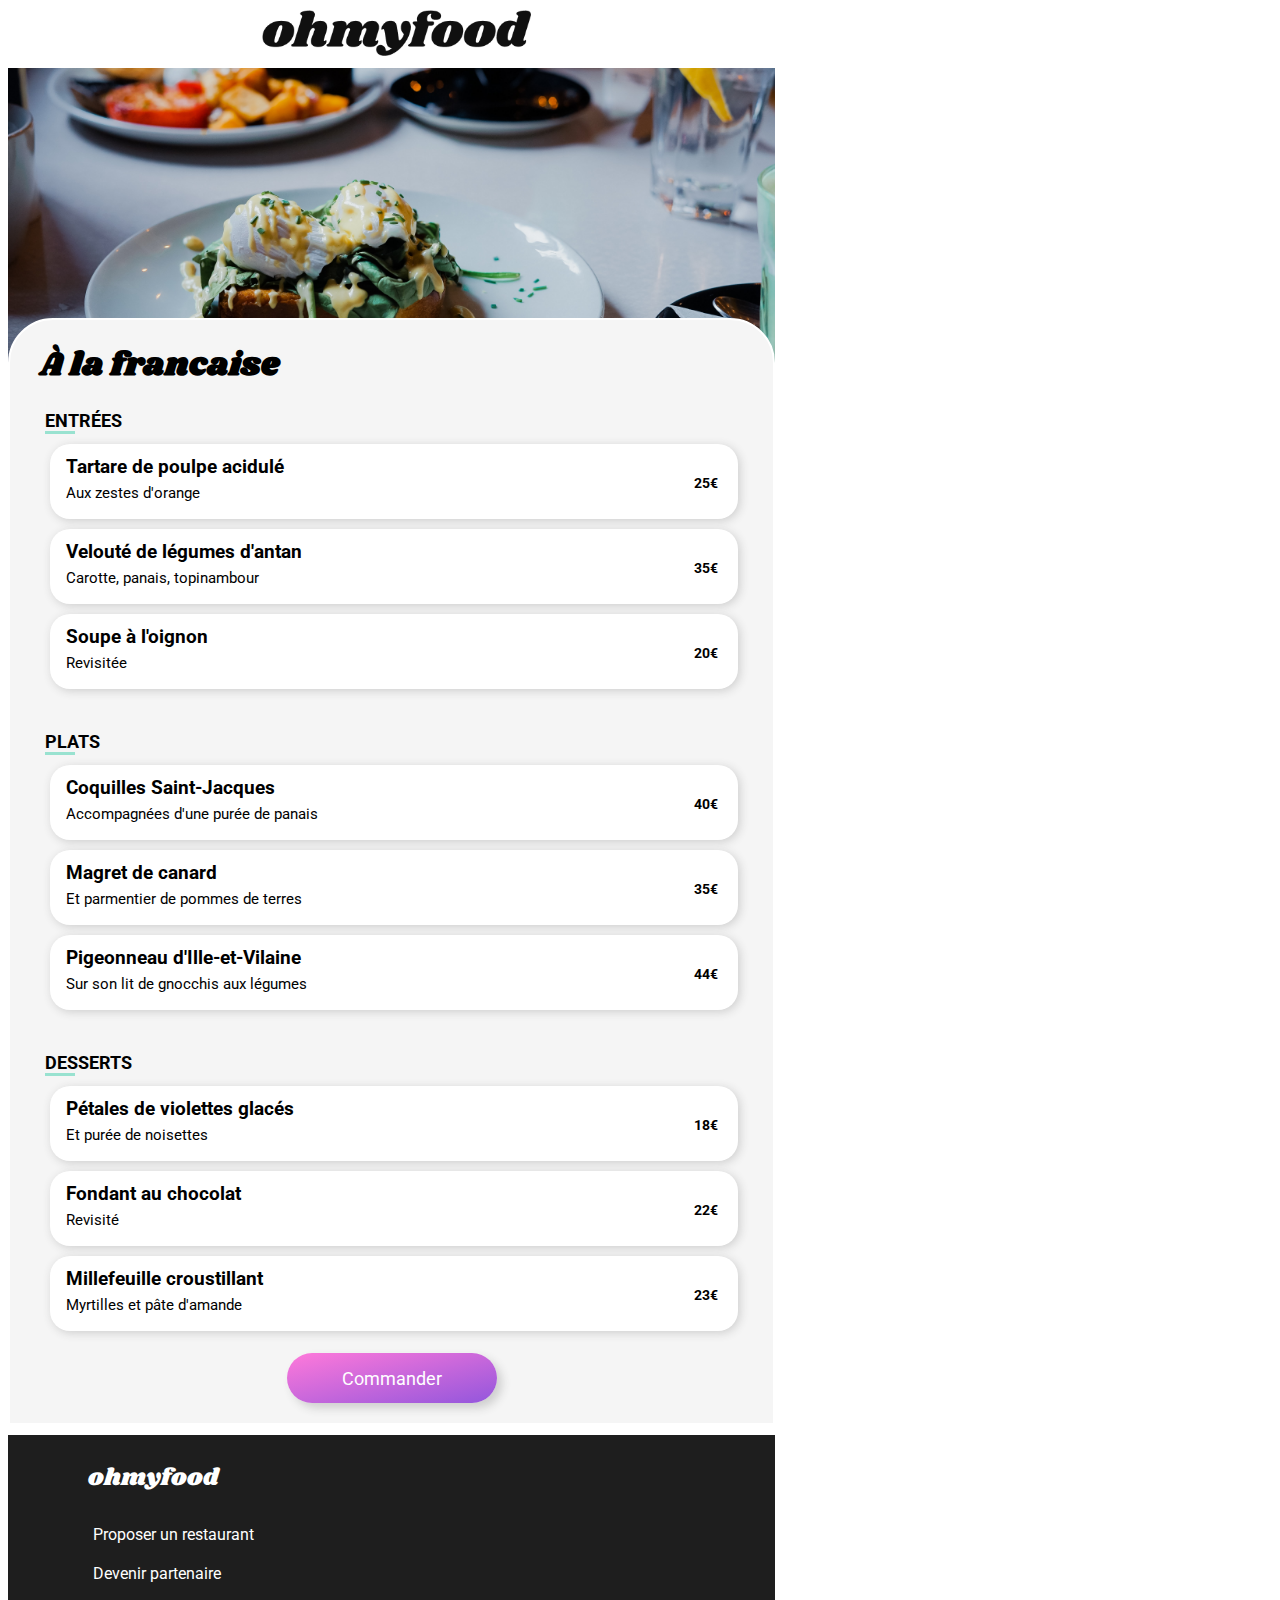
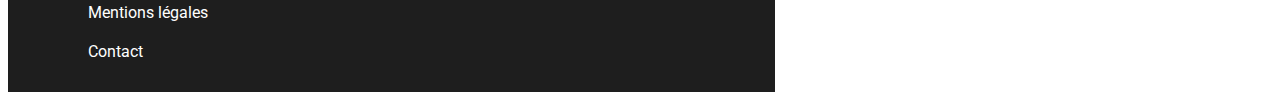
==== menu/a-la-francaise.html @ 20d14432 "Premier commit" ====
<!DOCTYPE html>
<html lang="fr">
  <head>
        <meta charset="utf-8">
        <meta name="viewport" content="width=device-width, initial-scale=1.0 user-scalable=yes">
        <link rel="preconnect" href="https://fonts.googleapis.com">
        <link rel="preconnect" href="https://fonts.gstatic.com" crossorigin>
        <link href="https://fonts.googleapis.com/css2?family=Roboto&family=Shrikhand&display=swap" rel="stylesheet">
        <link rel="stylesheet" href="menu.css">
        <link rel="stylesheet" href="https://cdnjs.cloudflare.com/ajax/libs/font-awesome/6.1.1/css/all.min.css" integrity="sha512-KfkfwYDsLkIlwQp6LFnl8zNdLGxu9YAA1QvwINks4PhcElQSvqcyVLLD9aMhXd13uQjoXtEKNosOWaZqXgel0g==" crossorigin="anonymous" referrerpolicy="no-referrer" />
        <title>À la francaise</title>
  </head>

  <body>
    <header>
        <div class="header_return">
        <a href="../index.html">
        <i class="fa-solid fa-arrow-left"></i>
        </a>
        </div>
        <img class="logo" src="../images/logo/ohmyfood.png" alt="logo">
    </header>
      
     <div class="bg">
      <img id="bg_img" src="../images/restaurants/toa-heftiba-DQKerTsQwi0-unsplash.jpg" alt=" img a la francaise">
     </div> 

    <section class="menu">
        
        <div class="menu_titre">
          <h2>À la francaise</h2>
          <div class="resto_coeur">
            <i class="fa-regular fa-heart"></i>
            <i class="fa-2 fa-solid fa-heart"></i>
          </div>
        </div>

      <div class="block_menu">  
        <div class="menu_EPD">
          <h2>ENTRÉES</h2>
        </div>
        
        <div class="menu_box--plat p1">
          <div class="liste">
            <h3>Tartare de poulpe acidulé</h3>
            <p>Aux zestes d'orange</p>
          </div>  
         <div class="check">
          <div class="prix">25€</div>
          <span class="icon_check"><i class="fa-solid fa-circle-check"></i></span>
         </div>
        </div>

        <div class="menu_box--plat p2">
          <div class="liste">
            <h3>Velouté de légumes d'antan</h3>
            <p>Carotte, panais, topinambour</p>
          </div>
         <div class="check">  
          <div class="prix">35€</div>   
          <span class="icon_check"><i class="fa-solid fa-circle-check"></i></span>
         </div> 
        </div>

        <div class="menu_box--plat p3">
          <div class="liste">
            <h3>Soupe à l'oignon</h3>
            <p>Revisitée</p>
          </div>
         <div class="check">  
          <div class="prix">20€</div>   
          <div class="icon_check"><i class="fa-solid fa-circle-check"></i></div>
         </div>
        </div>
      </div>

      <div class="block_menu">
        <div class="menu_EPD">
          <h2>PLATS</h2>
        </div>
        
        <div class="menu_box--plat p1">
          <div class="liste">
            <h3>Coquilles Saint-Jacques</h3>
            <p>Accompagnées d'une purée de panais</p>
          </div>
         <div class="check"> 
          <div class="prix">40€</div>
          <div class="icon_check"><i class="fa-solid fa-circle-check"></i></div>
         </div>
        </div>

        <div class="menu_box--plat p2">
          <div class="liste">
            <h3>Magret de canard</h3>
            <p>Et parmentier de pommes de terres</p>
          </div>
         <div class="check"> 
          <div class="prix">35€</div>
          <div class="icon_check"><i class="fa-solid fa-circle-check"></i></div>
         </div>
        </div>

        <div class="menu_box--plat p3">
          <div class="liste">
            <h3>Pigeonneau d'Ille-et-Vilaine</h3>
            <p>Sur son lit de gnocchis aux légumes</p>
          </div>
         <div class="check"> 
          <div class="prix">44€</div>
          <div class="icon_check"><i class="fa-solid fa-circle-check"></i></div>
         </div>
        </div>
      </div>

      <div class="block_menu">
        <div class="menu_EPD">
          <h2>DESSERTS</h2>
        </div>
          
        <div class="menu_box--plat p1">
          <div class="liste">
            <h3>Pétales de violettes glacés</h3>
            <p>Et purée de noisettes</p>
          </div>
         <div class="check"> 
          <div class="prix">18€</div>
          <div class="icon_check"><i class="fa-solid fa-circle-check"></i></div>
         </div>
        </div>
  
        <div class="menu_box--plat p2">
          <div class="liste">
            <h3>Fondant au chocolat</h3>
            <p>Revisité</p>
          </div>
         <div class="check"> 
          <div class="prix">22€</div>
          <div class="icon_check"><i class="fa-solid fa-circle-check"></i></div>
         </div>
        </div>
  
        <div class="menu_box--plat p3">
          <div class="liste">
            <h3>Millefeuille croustillant</h3>
            <p>Myrtilles et pâte d'amande</p>
          </div>
         <div class="check"> 
          <div class="prix">23€</div>
          <div class="icon_check"><i class="fa-solid fa-circle-check"></i></div>
         </div>
        </div>
      </div>

      <div class="btn_menu">Commander</div>  
    </section>

    <footer>
      <div class="footli">
      <h2>ohmyfood</h2>
      <ul>
        <li><a href="#"><i class="fa-solid fa-utensils"></i>Proposer un restaurant</a></li>
        <li><a href="#"><i class="fa-solid fa-handshake-angle"></i>Devenir partenaire</a></li>
        <li><a href="#">Mentions légales</a></li>
        <li><a href="mailto:contact@ohmyfood.com">Contact</a></li>
      </ul>
      </div>
    </footer>
  </body>
</html>
---- menu/menu.css ----
@-webkit-keyframes turn{0%{transform:rotate(0deg)}100%{transform:rotate(360deg)}}@keyframes turn{0%{transform:rotate(0deg)}100%{transform:rotate(360deg)}}@-webkit-keyframes upcart{from{opacity:0}to{opacity:1}}@keyframes upcart{from{opacity:0}to{opacity:1}}body{width:auto;font-family:"Roboto",sans-serif;max-width:767px;min-width:400px}header{display:flex;align-items:center;height:50px}header .header_return{padding-left:10px}header i{font-size:25px}header a:visited{color:#000}header .logo{width:35%;margin:auto}.bg{height:260px}.bg img{width:100%;margin-top:10px;height:120%;-o-object-fit:cover;object-fit:cover}section{position:relative;background-color:#f5f5f5;border:2px solid #fff;border-top-left-radius:45px;border-top-right-radius:45px;padding:20px}section .menu_titre{display:flex;justify-content:space-between;align-items:center;margin-left:10px;margin-right:10px;font-family:"Shrikhand",cursive;font-size:22px;height:50px}section .resto_coeur{font-size:35px;margin-right:50px;margin-bottom:40px}section .fa-2{-webkit-background-clip:text;background-clip:text;color:rgba(0,0,0,0);background-image:linear-gradient(to bottom right, #FF79DA, #9356DC);opacity:0;transition:.5s}section .fa-2:active{opacity:1}section .fa-heart{position:absolute}section .block_menu{margin-right:10px;margin-left:10px;padding-top:15px;margin-bottom:22px}section .menu_EPD{font-size:12px;border-bottom:3px solid #99e2d0;width:30px;display:block;margin:5px}section h2{margin:0px}section .menu_box--plat{display:flex;justify-content:space-between;font-size:14px;box-shadow:2px 2px 10px #cecece;border-radius:20px;background:#fff;width:95%;margin:10px;padding:10px;cursor:pointer;height:55px;overflow:hidden}section .menu_box--plat.p1{-webkit-animation:upcart 1s;animation:upcart 1s}section .menu_box--plat.p2{-webkit-animation:upcart 2s;animation:upcart 2s}section .menu_box--plat.p3{-webkit-animation:upcart 3s;animation:upcart 3s}section .menu_box--plat:hover>.check{margin-right:88px}section .menu_box--plat:hover>i{-webkit-animation:turn 1000ms;animation:turn 1000ms}section .liste{margin-left:5px}section h3{font-size:19px;margin:0px;padding:1px;overflow:hidden}section p{margin:1px;font-size:15px;margin-top:5px}section .check{height:65px;display:flex;align-items:end;transform:translateX(100px);transition:1s}section .prix{margin-right:25px;padding-bottom:28px;font-weight:bold}section .icon_check{border-radius:0px 20px 20px 0px;display:flex;justify-content:center;align-items:center;width:85px;color:#fff;font-size:25px;background-color:#99e2d0;height:80px}section .btn_menu{background:linear-gradient(to bottom right, #FF79DA, #9356DC);padding:15px;font-size:18px;border-radius:50px;color:#fff;box-shadow:5px 5px 10px #cecece;display:flex;justify-content:center;align-items:center;height:20px;width:180px;margin:auto}section .btn_menu:hover{cursor:pointer;opacity:.8;transform:scale(1.1)}footer{background-color:#1e1e1e;color:#fff;padding:5px;margin-top:10px}footer h2{font-family:"Shrikhand",cursive;font-weight:100;padding-left:50px}footer .footli{margin-left:25px}footer ul{list-style-type:none}footer li{padding:10px}footer a{color:#fff;text-decoration:none}footer i{padding-right:5px}/*# sourceMappingURL=menu.css.map */: #99E2D0;
  height: 80px;
}
section .btn_menu {
  background: linear-gradient(to bottom right, #FF79DA, #9356DC);
  padding: 15px;
  font-size: 18px;
  border-radius: 50px;
  color: white;
  box-shadow: 5px 5px 10px #cecece;
  display: flex;
  justify-content: center;
  align-items: center;
  height: 20px;
  width: 180px;
  margin: auto;
}
section .btn_menu:hover {
  cursor: pointer;
  opacity: 0.8;
  transform: scale(1.1);
}

footer {
  background-color: #1e1e1e;
  color: white;
  padding: 5px;
  margin-top: 10px;
}
footer h2 {
  font-family: "Shrikhand", cursive;
  font-weight: 100;
  padding-left: 50px;
}
footer .footli {
  margin-left: 25px;
}
footer ul {
  list-style-type: none;
}
footer li {
  padding: 10px;
}
footer a {
  color: white;
  text-decoration: none;
}
footer i {
  padding-right: 5px;
}/*# sourceMappingURL=menu.css.map */
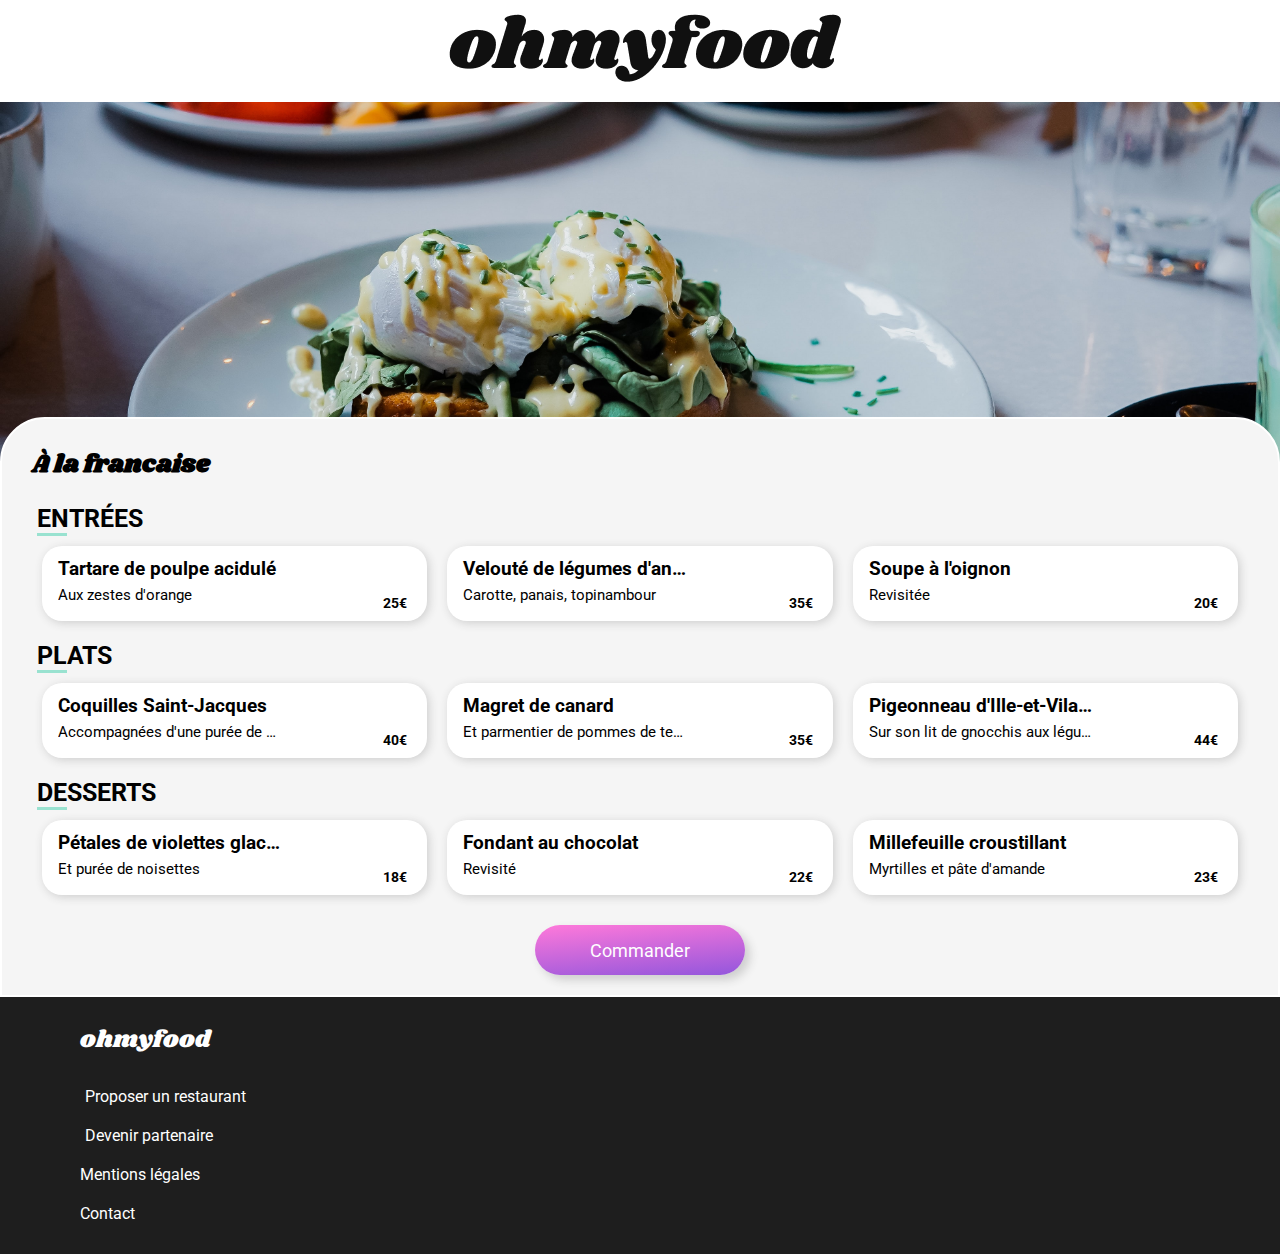
==== commit 394c9f2d: "test" ====
--- a/menu/a-la-francaise.html
+++ b/menu/a-la-francaise.html
@@ -6,7 +6,7 @@
         <link rel="preconnect" href="https://fonts.googleapis.com">
         <link rel="preconnect" href="https://fonts.gstatic.com" crossorigin>
         <link href="https://fonts.googleapis.com/css2?family=Roboto&family=Shrikhand&display=swap" rel="stylesheet">
-        <link rel="stylesheet" href="menu.css">
+        <link rel="stylesheet" href="../css/style.css">
         <link rel="stylesheet" href="https://cdnjs.cloudflare.com/ajax/libs/font-awesome/6.1.1/css/all.min.css" integrity="sha512-KfkfwYDsLkIlwQp6LFnl8zNdLGxu9YAA1QvwINks4PhcElQSvqcyVLLD9aMhXd13uQjoXtEKNosOWaZqXgel0g==" crossorigin="anonymous" referrerpolicy="no-referrer" />
         <title>À la francaise</title>
   </head>
@@ -39,7 +39,7 @@
         <div class="menu_EPD">
           <h2>ENTRÉES</h2>
         </div>
-        
+        <div class="menu_container">
         <div class="menu_box--plat p1">
           <div class="liste">
             <h3>Tartare de poulpe acidulé</h3>
@@ -72,13 +72,14 @@
           <div class="icon_check"><i class="fa-solid fa-circle-check"></i></div>
          </div>
         </div>
+        </div>
       </div>
 
       <div class="block_menu">
         <div class="menu_EPD">
           <h2>PLATS</h2>
         </div>
-        
+        <div class="menu_container">
         <div class="menu_box--plat p1">
           <div class="liste">
             <h3>Coquilles Saint-Jacques</h3>
@@ -111,13 +112,14 @@
           <div class="icon_check"><i class="fa-solid fa-circle-check"></i></div>
          </div>
         </div>
+        </div>
       </div>
 
       <div class="block_menu">
         <div class="menu_EPD">
           <h2>DESSERTS</h2>
         </div>
-          
+         <div class="menu_container"> 
         <div class="menu_box--plat p1">
           <div class="liste">
             <h3>Pétales de violettes glacés</h3>
@@ -150,6 +152,7 @@
           <div class="icon_check"><i class="fa-solid fa-circle-check"></i></div>
          </div>
         </div>
+        </div>
       </div>
 
       <div class="btn_menu">Commander</div>  
--- a/css/style.css
+++ b/css/style.css
@@ -0,0 +1,693 @@
+@-webkit-keyframes reversespin {
+  0% {
+    transform: rotate(0deg);
+  }
+  100% {
+    transform: rotate(-360deg);
+  }
+}
+@keyframes reversespin {
+  0% {
+    transform: rotate(0deg);
+  }
+  100% {
+    transform: rotate(-360deg);
+  }
+}
+@-webkit-keyframes spin {
+  0% {
+    transform: rotate(0deg);
+  }
+  100% {
+    transform: rotate(360deg);
+  }
+}
+@keyframes spin {
+  0% {
+    transform: rotate(0deg);
+  }
+  100% {
+    transform: rotate(360deg);
+  }
+}
+@-webkit-keyframes opacite {
+  0% {
+    opacity: 1;
+  }
+  100% {
+    opacity: 0;
+  }
+}
+@keyframes opacite {
+  0% {
+    opacity: 1;
+  }
+  100% {
+    opacity: 0;
+  }
+}
+body {
+  font-family: "Roboto", sans-serif;
+  min-width: 400px;
+  margin: auto;
+  max-width: 1600px;
+}
+
+.container {
+  background: linear-gradient(175deg, #FF79DA, #9356DC);
+  position: fixed;
+  inset: 0;
+  z-index: 2;
+  pointer-events: none;
+  -webkit-animation: opacite 5s forwards;
+  animation: opacite 5s forwards;
+}
+.container .loader {
+  width: 250px;
+  height: 250px;
+}
+.container .loader_quart {
+  border-radius: 150px;
+  top: 35%;
+  position: relative;
+  border: 10px solid transparent;
+  margin: auto;
+  border-top-color: rgb(100, 6, 100);
+  -webkit-animation: spin 2000ms linear infinite forwards;
+  animation: spin 2000ms linear infinite forwards;
+}
+.container .loader_quart::after {
+  content: "";
+  position: absolute;
+  top: 10px;
+  left: 10px;
+  bottom: 10px;
+  right: 10px;
+  border-radius: 150px;
+  opacity: 0.8;
+  border: 10px solid transparent;
+  border-top-color: rgb(100, 6, 100);
+  -webkit-animation: reversespin 1000ms linear infinite forwards;
+  animation: reversespin 1000ms linear infinite forwards;
+}
+.container .loader_quart::before {
+  content: "";
+  position: absolute;
+  top: 30px;
+  left: 30px;
+  bottom: 30px;
+  right: 30px;
+  border-radius: 150px;
+  opacity: 0.5;
+  border: 10px solid transparent;
+  border-top-color: rgb(100, 6, 100);
+  -webkit-animation: spin 2000ms linear infinite forwards;
+  animation: spin 2000ms linear infinite forwards;
+}
+
+.principal {
+  display: flex;
+  justify-content: center;
+  height: 75px;
+}
+.principal #logo_img {
+  height: 45px;
+  padding: 15px;
+}
+
+nav {
+  display: block;
+}
+nav .nav_localisation {
+  display: flex;
+  background-color: #ececec;
+  justify-content: center;
+  box-shadow: inset 5px 8px 10px -5px #cecece;
+}
+nav .nav_icon {
+  align-items: center;
+  right: 50px;
+  display: flex;
+}
+nav .nav_p {
+  font-size: 20px;
+  font-weight: 400;
+  padding-left: 35px;
+  margin-right: 50px;
+}
+nav .nav_intro {
+  background-color: rgb(245, 245, 245);
+  display: flex;
+  flex-direction: column;
+  text-align: center;
+  padding-top: 20px;
+  padding-bottom: 20px;
+}
+nav h2 {
+  font-size: 25px;
+  margin: 10px;
+}
+nav p {
+  font-size: 17px;
+  font-weight: 100;
+}
+nav #nav_btn {
+  background: linear-gradient(175deg, #FF79DA, #9356DC);
+  border: none;
+  margin: auto;
+  padding: 15px;
+  font-size: 18px;
+  border-radius: 50px;
+  color: white;
+  box-shadow: 5px 5px 10px #cecece;
+}
+nav #nav_btn:hover {
+  cursor: pointer;
+  opacity: 0.8;
+  transform: scale(1.1);
+}
+
+section {
+  padding-top: 40px;
+  padding-bottom: 40px;
+}
+@media screen and (min-width: 768px) {
+  section {
+    padding-top: 15px;
+  }
+}
+@media screen and (min-width: 991px) {
+  section {
+    height: auto;
+  }
+}
+section h2 {
+  font-size: 25px;
+  margin: 10px;
+}
+@media screen and (min-width: 768px) {
+  section h2 {
+    margin-bottom: 2px;
+  }
+}
+section .section_carte {
+  padding-left: 5%;
+}
+@media screen and (min-width: 991px) {
+  section .section_carte {
+    display: flex;
+    justify-content: space-between;
+    padding-left: 3%;
+  }
+}
+section .section_block {
+  display: flex;
+}
+@media screen and (min-width: 768px) {
+  section .section_block {
+    height: 80px;
+  }
+}
+@media screen and (min-width: 991px) {
+  section .section_block {
+    height: 80px;
+    width: 100%;
+    margin-left: 10px;
+  }
+}
+section .section_number {
+  transform: translate(-40%);
+  margin-top: 49px;
+  background-color: #9356DC;
+  color: #fff;
+  z-index: 1;
+  position: absolute;
+  text-align: center;
+  font-size: 14px;
+  padding-top: 5px;
+  height: 20px;
+  width: 25px;
+  border-radius: 50%;
+}
+@media screen and (min-width: 768px) {
+  section .section_number {
+    margin-top: 40px;
+  }
+}
+section .section_box {
+  display: flex;
+  width: 90%;
+  align-items: center;
+  padding: 10px;
+  margin-top: 25px;
+  margin-left: 1%;
+  border-radius: 20px;
+  box-shadow: 2px 2px 10px #cecece;
+  transition: background-color 500ms ease;
+  background-color: rgb(245, 245, 245);
+}
+section .filtres {
+  padding-left: 25px;
+  color: gray;
+}
+section .section_box3 {
+  display: flex;
+  width: 90%;
+  align-items: center;
+  padding: 10px;
+  margin-top: 25px;
+  margin-left: 1%;
+  border-radius: 20px;
+  box-shadow: 2px 2px 10px #cecece;
+  transition: background-color 500ms ease;
+  background-color: #f5f1fd;
+}
+section .fa-store {
+  color: #9356DC;
+}
+section .resto_p {
+  padding-left: 25px;
+}
+
+article {
+  background-color: rgb(245, 245, 245);
+  position: relative;
+}
+@media screen and (min-width: 768px) {
+  article {
+    display: flex;
+    flex-wrap: wrap;
+  }
+}
+article h2 {
+  font-size: 25px;
+  margin: 10px;
+  padding-bottom: 1%;
+  padding-top: 2%;
+}
+@media screen and (min-width: 768px) {
+  article h2 {
+    width: 100%;
+    margin-left: 20px;
+  }
+}
+article .resto_affichage {
+  display: flex;
+  flex-direction: column;
+  align-items: center;
+  margin: auto;
+  padding-bottom: 15px;
+}
+@media screen and (min-width: 768px) {
+  article .resto_affichage {
+    flex-wrap: wrap;
+    justify-content: space-evenly;
+    flex-direction: row;
+    padding-bottom: 15px;
+  }
+}
+@media screen and (min-width: 991px) {
+  article .resto_affichage {
+    flex-wrap: nowrap;
+    margin: 0px;
+    width: 100%;
+  }
+}
+article .resto_box {
+  width: 85%;
+  height: 245px;
+  background-color: white;
+  box-shadow: 2px 2px 10px #cecece;
+  margin: 15px;
+  border-radius: 25px;
+  position: relative;
+}
+@media screen and (min-width: 768px) {
+  article .resto_box {
+    width: 45%;
+  }
+}
+@media screen and (min-width: 991px) {
+  article .resto_box {
+    height: 300px;
+    width: 24%;
+    margin: 5px;
+  }
+}
+article a {
+  text-decoration: none;
+}
+article a:visited {
+  color: black;
+}
+article .resto_nouveau {
+  position: absolute;
+  margin-top: 15px;
+  font-size: 15px;
+  right: 5%;
+  padding: 5px;
+  color: green;
+  background-color: #99E2D0;
+}
+article img {
+  width: 100%;
+  height: 150px;
+  -o-object-fit: cover;
+  object-fit: cover;
+  border-radius: 25px 25px 0px 0px;
+}
+article .resto_description {
+  display: flex;
+  justify-content: space-between;
+  align-items: center;
+  margin-left: 20px;
+  margin-right: 20px;
+}
+@media screen and (min-width: 991px) {
+  article .resto_description {
+    display: block;
+  }
+}
+article h3 {
+  font-size: 20px;
+  margin-top: 12px;
+}
+article p {
+  font-size: 18px;
+}
+article .resto_coeur2 {
+  font-size: 35px;
+  margin-right: 50px;
+  margin-bottom: 40px;
+  cursor: pointer;
+}
+@media screen and (min-width: 991px) {
+  article .resto_coeur2 {
+    text-align: center;
+  }
+}
+article .fa-2 {
+  -webkit-background-clip: text;
+  background-clip: text;
+  color: transparent;
+  background-image: linear-gradient(175deg, #FF79DA, #9356DC);
+  opacity: 0;
+  transition: 0.5s;
+}
+article .fa-2:hover {
+  opacity: 1;
+}
+article i {
+  position: absolute;
+}
+
+/*menu*/
+@-webkit-keyframes turn {
+  0% {
+    transform: rotate(0deg);
+  }
+  100% {
+    transform: rotate(360deg);
+  }
+}
+@keyframes turn {
+  0% {
+    transform: rotate(0deg);
+  }
+  100% {
+    transform: rotate(360deg);
+  }
+}
+@-webkit-keyframes upcart {
+  from {
+    opacity: 0;
+  }
+  to {
+    opacity: 1;
+  }
+}
+@keyframes upcart {
+  from {
+    opacity: 0;
+  }
+  to {
+    opacity: 1;
+  }
+}
+header {
+  display: flex;
+  align-items: center;
+  height: 50px;
+  margin-bottom: 10px;
+  margin-top: 10px;
+}
+@media screen and (min-width: 991px) {
+  header {
+    height: auto;
+  }
+}
+header .header_return {
+  padding-left: 10px;
+}
+header i {
+  font-size: 25px;
+}
+@media screen and (min-width: 991px) {
+  header i {
+    font-size: 35px;
+  }
+}
+header a:visited {
+  color: black;
+}
+header .logo {
+  width: 35%;
+  margin: auto;
+  -o-object-fit: cover;
+  object-fit: cover;
+  padding-top: 4px;
+}
+@media screen and (min-width: 991px) {
+  header .logo {
+    width: auto;
+  }
+}
+
+.bg {
+  height: 260px;
+}
+.bg img {
+  width: 100%;
+  margin-top: 10px;
+  height: 120%;
+  -o-object-fit: cover;
+  object-fit: cover;
+}
+@media screen and (min-width: 991px) {
+  .bg img {
+    height: 140%;
+  }
+}
+
+.menu {
+  position: relative;
+  background-color: rgb(245, 245, 245);
+  border: 2px solid #fff;
+  border-top-left-radius: 45px;
+  border-top-right-radius: 45px;
+  padding: 20px;
+}
+@media screen and (min-width: 991px) {
+  .menu {
+    margin-top: 65px;
+  }
+}
+.menu .menu_titre {
+  display: flex;
+  justify-content: space-between;
+  align-items: center;
+  margin-left: 10px;
+  margin-right: 10px;
+  font-family: "Shrikhand", cursive;
+  font-size: 22px;
+  height: 50px;
+  margin-bottom: 15px;
+}
+.menu .resto_coeur {
+  font-size: 35px;
+  margin-right: 50px;
+  margin-bottom: 40px;
+  cursor: pointer;
+}
+.menu .fa-2 {
+  -webkit-background-clip: text;
+  background-clip: text;
+  color: transparent;
+  background-image: linear-gradient(175deg, #FF79DA, #9356DC);
+  opacity: 0;
+  transition: 0.5s;
+}
+.menu .fa-2:hover {
+  opacity: 1;
+}
+.menu .fa-heart {
+  position: absolute;
+}
+.menu .block_menu {
+  margin-right: 10px;
+  margin-left: 10px;
+  margin-bottom: 35px;
+}
+@media screen and (min-width: 991px) {
+  .menu .block_menu {
+    margin-bottom: 10px;
+  }
+}
+.menu .menu_EPD {
+  font-size: 12px;
+  border-bottom: 3px solid #99E2D0;
+  width: 30px;
+  display: block;
+  margin: 5px;
+  margin-bottom: 20px;
+}
+@media screen and (min-width: 991px) {
+  .menu .menu_EPD {
+    margin-bottom: 0px;
+  }
+}
+@media screen and (min-width: 991px) {
+  .menu .menu_container {
+    display: flex;
+  }
+}
+.menu h2 {
+  margin: 0px;
+}
+.menu .menu_box--plat {
+  display: flex;
+  justify-content: space-between;
+  font-size: 14px;
+  box-shadow: 2px 2px 10px #cecece;
+  border-radius: 20px;
+  background: white;
+  width: 95%;
+  margin: 10px;
+  padding: 10px;
+  cursor: pointer;
+  height: 55px;
+  overflow: hidden;
+}
+.menu .menu_box--plat.p1 {
+  -webkit-animation: upcart 1s;
+  animation: upcart 1s;
+}
+.menu .menu_box--plat.p2 {
+  -webkit-animation: upcart 2s;
+  animation: upcart 2s;
+}
+.menu .menu_box--plat.p3 {
+  -webkit-animation: upcart 3s;
+  animation: upcart 3s;
+}
+.menu .menu_box--plat.p4 {
+  -webkit-animation: upcart 4s;
+  animation: upcart 4s;
+}
+.menu .menu_box--plat:hover > .check {
+  margin-right: 88px;
+}
+.menu .menu_box--plat:hover .fa-circle-check {
+  -webkit-animation: turn 1000ms;
+  animation: turn 1000ms;
+}
+.menu .liste {
+  margin-left: 5px;
+  overflow: hidden;
+}
+.menu h3 {
+  font-size: 19px;
+  margin: 0px;
+  padding: 1px;
+  overflow: hidden;
+  text-overflow: ellipsis;
+  white-space: nowrap;
+}
+.menu p {
+  margin: 1px;
+  font-size: 15px;
+  margin-top: 5px;
+  overflow: hidden;
+  text-overflow: ellipsis;
+  white-space: nowrap;
+}
+.menu .check {
+  height: 65px;
+  display: flex;
+  align-items: end;
+  transform: translateX(100px);
+  transition: 1s;
+}
+.menu .prix {
+  margin-right: 25px;
+  padding-bottom: 10px;
+  font-weight: bold;
+}
+.menu .icon_check {
+  border-radius: 0px 20px 20px 0px;
+  display: flex;
+  justify-content: center;
+  align-items: center;
+  width: 85px;
+  color: white;
+  font-size: 25px;
+  background-color: #99E2D0;
+  height: 80px;
+}
+.menu .btn_menu {
+  background: linear-gradient(175deg, #FF79DA, #9356DC);
+  padding: 15px;
+  font-size: 18px;
+  border-radius: 50px;
+  color: white;
+  box-shadow: 5px 5px 10px #cecece;
+  display: flex;
+  justify-content: center;
+  align-items: center;
+  height: 20px;
+  width: 180px;
+  margin: auto;
+  margin-top: 20px;
+}
+.menu .btn_menu:hover {
+  cursor: pointer;
+  opacity: 0.8;
+  transform: scale(1.1);
+}
+
+footer {
+  background-color: #1e1e1e;
+  color: white;
+  padding: 5px;
+}
+footer h2 {
+  font-family: "Shrikhand", cursive;
+  font-weight: 100;
+  padding-left: 50px;
+}
+footer .footli {
+  margin-left: 25px;
+}
+footer ul {
+  list-style-type: none;
+}
+footer li {
+  padding: 10px;
+}
+footer a {
+  color: white;
+  text-decoration: none;
+}
+footer i {
+  padding-right: 5px;
+}/*# sourceMappingURL=style.css.map */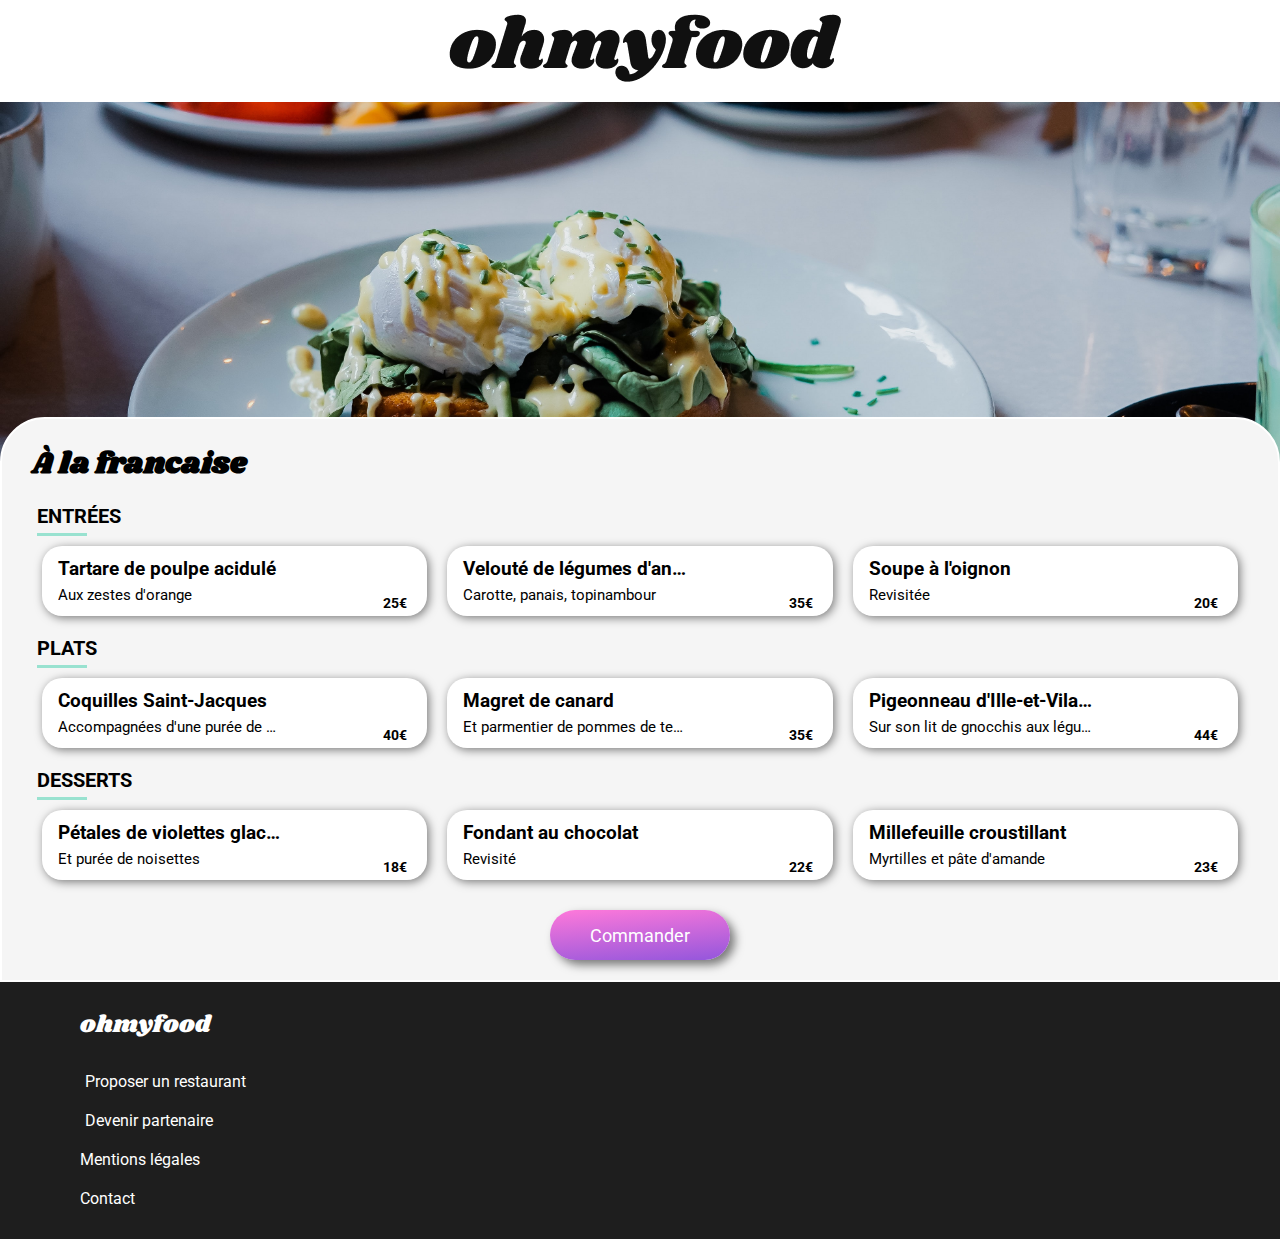
==== commit 9be61ab8: "corection du css" ====
--- a/menu/a-la-francaise.html
+++ b/menu/a-la-francaise.html
@@ -28,7 +28,7 @@
     <section class="menu">
         
         <div class="menu_titre">
-          <h2>À la francaise</h2>
+          <h2 class="h_menu">À la francaise</h2>
           <div class="resto_coeur">
             <i class="fa-regular fa-heart"></i>
             <i class="fa-2 fa-solid fa-heart"></i>
--- a/css/style.css
+++ b/css/style.css
@@ -1,3 +1,48 @@
+* {
+  box-sizing: border-box;
+  -moz-box-sizing: border-box;
+  -webkit-box-sizing: border-box;
+}
+
+#nav_btn {
+  background: linear-gradient(175deg, #FF79DA, #9356DC);
+  border: none;
+  margin: auto;
+  padding: 15px;
+  font-size: 18px;
+  border-radius: 50px;
+  color: white;
+  box-shadow: 5px 5px 10px rgba(0, 0, 0, 0.5);
+}
+#nav_btn:hover {
+  cursor: pointer;
+  opacity: 0.8;
+  transform: scale(1.1);
+  box-shadow: 5px 5px 10px 2px rgba(0, 0, 0, 0.8);
+}
+
+.btn_menu {
+  background: linear-gradient(175deg, #FF79DA, #9356DC);
+  padding: 15px;
+  font-size: 18px;
+  border-radius: 50px;
+  color: white;
+  box-shadow: 5px 5px 10px rgba(0, 0, 0, 0.5);
+  display: flex;
+  justify-content: center;
+  align-items: center;
+  height: 50px;
+  width: 180px;
+  margin: auto;
+  margin-top: 20px;
+}
+.btn_menu:hover {
+  cursor: pointer;
+  opacity: 0.8;
+  transform: scale(1.1);
+  box-shadow: 5px 5px 10px 2px rgba(0, 0, 0, 0.8);
+}
+
 @-webkit-keyframes reversespin {
   0% {
     transform: rotate(0deg);
@@ -14,6 +59,28 @@
     transform: rotate(-360deg);
   }
 }
+@-webkit-keyframes opaloader {
+  0% {
+    opacity: 1;
+  }
+  85% {
+    opacity: 1;
+  }
+  100% {
+    opacity: 0;
+  }
+}
+@keyframes opaloader {
+  0% {
+    opacity: 1;
+  }
+  85% {
+    opacity: 1;
+  }
+  100% {
+    opacity: 0;
+  }
+}
 @-webkit-keyframes spin {
   0% {
     transform: rotate(0deg);
@@ -30,37 +97,14 @@
     transform: rotate(360deg);
   }
 }
-@-webkit-keyframes opacite {
-  0% {
-    opacity: 1;
-  }
-  100% {
-    opacity: 0;
-  }
-}
-@keyframes opacite {
-  0% {
-    opacity: 1;
-  }
-  100% {
-    opacity: 0;
-  }
-}
-body {
-  font-family: "Roboto", sans-serif;
-  min-width: 400px;
-  margin: auto;
-  max-width: 1600px;
-}
-
 .container {
   background: linear-gradient(175deg, #FF79DA, #9356DC);
   position: fixed;
   inset: 0;
   z-index: 2;
   pointer-events: none;
-  -webkit-animation: opacite 5s forwards;
-  animation: opacite 5s forwards;
+  -webkit-animation: opaloader 3s forwards;
+  animation: opaloader 3s forwards;
 }
 .container .loader {
   width: 250px;
@@ -105,14 +149,39 @@
   animation: spin 2000ms linear infinite forwards;
 }
 
-.principal {
-  display: flex;
-  justify-content: center;
-  height: 75px;
-}
-.principal #logo_img {
-  height: 45px;
-  padding: 15px;
+body {
+  font-family: "Roboto", sans-serif;
+  margin: auto;
+  max-width: 1600px;
+}
+
+a:visited {
+  color: black;
+}
+
+header {
+  display: flex;
+  align-items: center;
+  height: 60px;
+  margin-bottom: 10px;
+  margin-top: 10px;
+}
+@media screen and (min-width: 991px) {
+  header {
+    height: auto;
+  }
+}
+header .logo {
+  width: 35%;
+  margin: auto;
+  -o-object-fit: cover;
+  object-fit: cover;
+  padding-top: 4px;
+}
+@media screen and (min-width: 991px) {
+  header .logo {
+    width: auto;
+  }
 }
 
 nav {
@@ -122,7 +191,7 @@
   display: flex;
   background-color: #ececec;
   justify-content: center;
-  box-shadow: inset 5px 8px 10px -5px #cecece;
+  box-shadow: inset 5px 8px 10px -5px rgba(0, 0, 0, 0.5);
 }
 nav .nav_icon {
   align-items: center;
@@ -133,7 +202,6 @@
   font-size: 20px;
   font-weight: 400;
   padding-left: 35px;
-  margin-right: 50px;
 }
 nav .nav_intro {
   background-color: rgb(245, 245, 245);
@@ -151,21 +219,6 @@
   font-size: 17px;
   font-weight: 100;
 }
-nav #nav_btn {
-  background: linear-gradient(175deg, #FF79DA, #9356DC);
-  border: none;
-  margin: auto;
-  padding: 15px;
-  font-size: 18px;
-  border-radius: 50px;
-  color: white;
-  box-shadow: 5px 5px 10px #cecece;
-}
-nav #nav_btn:hover {
-  cursor: pointer;
-  opacity: 0.8;
-  transform: scale(1.1);
-}
 
 section {
   padding-top: 40px;
@@ -181,12 +234,12 @@
     height: auto;
   }
 }
-section h2 {
+section .h_titre {
   font-size: 25px;
   margin: 10px;
 }
 @media screen and (min-width: 768px) {
-  section h2 {
+  section .h_titre {
     margin-bottom: 2px;
   }
 }
@@ -225,7 +278,7 @@
   text-align: center;
   font-size: 14px;
   padding-top: 5px;
-  height: 20px;
+  height: 25px;
   width: 25px;
   border-radius: 50%;
 }
@@ -242,7 +295,7 @@
   margin-top: 25px;
   margin-left: 1%;
   border-radius: 20px;
-  box-shadow: 2px 2px 10px #cecece;
+  box-shadow: 2px 2px 10px rgba(0, 0, 0, 0.5);
   transition: background-color 500ms ease;
   background-color: rgb(245, 245, 245);
 }
@@ -258,7 +311,7 @@
   margin-top: 25px;
   margin-left: 1%;
   border-radius: 20px;
-  box-shadow: 2px 2px 10px #cecece;
+  box-shadow: 2px 2px 10px rgba(0, 0, 0, 0.5);
   transition: background-color 500ms ease;
   background-color: #f5f1fd;
 }
@@ -269,6 +322,22 @@
   padding-left: 25px;
 }
 
+@-webkit-keyframes opacite {
+  0% {
+    opacity: 1;
+  }
+  100% {
+    opacity: 0;
+  }
+}
+@keyframes opacite {
+  0% {
+    opacity: 1;
+  }
+  100% {
+    opacity: 0;
+  }
+}
 article {
   background-color: rgb(245, 245, 245);
   position: relative;
@@ -317,7 +386,7 @@
   width: 85%;
   height: 245px;
   background-color: white;
-  box-shadow: 2px 2px 10px #cecece;
+  box-shadow: 2px 2px 10px rgba(0, 0, 0, 0.5);
   margin: 15px;
   border-radius: 25px;
   position: relative;
@@ -368,12 +437,14 @@
     display: block;
   }
 }
-article h3 {
+article .resto_h {
   font-size: 20px;
   margin-top: 12px;
-}
-article p {
+  color: black;
+}
+article .resto_p {
   font-size: 18px;
+  color: black;
 }
 article .resto_coeur2 {
   font-size: 35px;
@@ -399,45 +470,40 @@
 }
 article i {
   position: absolute;
-}
-
-/*menu*/
-@-webkit-keyframes turn {
-  0% {
-    transform: rotate(0deg);
-  }
-  100% {
-    transform: rotate(360deg);
-  }
-}
-@keyframes turn {
-  0% {
-    transform: rotate(0deg);
-  }
-  100% {
-    transform: rotate(360deg);
-  }
-}
-@-webkit-keyframes upcart {
-  from {
-    opacity: 0;
-  }
-  to {
-    opacity: 1;
-  }
-}
-@keyframes upcart {
-  from {
-    opacity: 0;
-  }
-  to {
-    opacity: 1;
-  }
-}
+  color: black;
+}
+
+footer {
+  background-color: #1e1e1e;
+  color: white;
+  padding: 5px;
+}
+footer h2 {
+  font-family: "Shrikhand", cursive;
+  font-weight: 100;
+  padding-left: 50px;
+}
+footer .footli {
+  margin-left: 25px;
+}
+footer ul {
+  list-style-type: none;
+}
+footer li {
+  padding: 10px;
+}
+footer a {
+  color: white;
+  text-decoration: none;
+}
+footer i {
+  padding-right: 5px;
+}
+
 header {
   display: flex;
   align-items: center;
-  height: 50px;
+  height: 60px;
   margin-bottom: 10px;
   margin-top: 10px;
 }
@@ -489,6 +555,54 @@
   }
 }
 
+@-webkit-keyframes turn {
+  0% {
+    transform: rotate(0deg);
+  }
+  100% {
+    transform: rotate(360deg);
+  }
+}
+@keyframes turn {
+  0% {
+    transform: rotate(0deg);
+  }
+  100% {
+    transform: rotate(360deg);
+  }
+}
+@-webkit-keyframes upcart {
+  from {
+    opacity: 0;
+  }
+  to {
+    opacity: 1;
+  }
+}
+@keyframes upcart {
+  from {
+    opacity: 0;
+  }
+  to {
+    opacity: 1;
+  }
+}
+@-webkit-keyframes opacite {
+  0% {
+    opacity: 1;
+  }
+  100% {
+    opacity: 0;
+  }
+}
+@keyframes opacite {
+  0% {
+    opacity: 1;
+  }
+  100% {
+    opacity: 0;
+  }
+}
 .menu {
   position: relative;
   background-color: rgb(245, 245, 245);
@@ -509,9 +623,11 @@
   margin-left: 10px;
   margin-right: 10px;
   font-family: "Shrikhand", cursive;
-  font-size: 22px;
   height: 50px;
   margin-bottom: 15px;
+}
+.menu .h_menu {
+  font-size: 30px;
 }
 .menu .resto_coeur {
   font-size: 35px;
@@ -544,12 +660,11 @@
   }
 }
 .menu .menu_EPD {
-  font-size: 12px;
   border-bottom: 3px solid #99E2D0;
-  width: 30px;
-  display: block;
+  width: 50px;
   margin: 5px;
   margin-bottom: 20px;
+  padding-bottom: 5px;
 }
 @media screen and (min-width: 991px) {
   .menu .menu_EPD {
@@ -563,19 +678,20 @@
 }
 .menu h2 {
   margin: 0px;
+  font-size: 20px;
 }
 .menu .menu_box--plat {
   display: flex;
   justify-content: space-between;
   font-size: 14px;
-  box-shadow: 2px 2px 10px #cecece;
+  box-shadow: 2px 2px 10px rgba(0, 0, 0, 0.5);
   border-radius: 20px;
   background: white;
   width: 95%;
   margin: 10px;
   padding: 10px;
   cursor: pointer;
-  height: 55px;
+  height: 70px;
   overflow: hidden;
 }
 .menu .menu_box--plat.p1 {
@@ -598,12 +714,13 @@
   margin-right: 88px;
 }
 .menu .menu_box--plat:hover .fa-circle-check {
-  -webkit-animation: turn 1000ms;
-  animation: turn 1000ms;
+  -webkit-animation: turn 750ms;
+  animation: turn 750ms;
 }
 .menu .liste {
   margin-left: 5px;
   overflow: hidden;
+  width: 80%;
 }
 .menu h3 {
   font-size: 19px;
@@ -626,7 +743,7 @@
   display: flex;
   align-items: end;
   transform: translateX(100px);
-  transition: 1s;
+  transition: 750ms;
 }
 .menu .prix {
   margin-right: 25px;
@@ -643,51 +760,4 @@
   font-size: 25px;
   background-color: #99E2D0;
   height: 80px;
-}
-.menu .btn_menu {
-  background: linear-gradient(175deg, #FF79DA, #9356DC);
-  padding: 15px;
-  font-size: 18px;
-  border-radius: 50px;
-  color: white;
-  box-shadow: 5px 5px 10px #cecece;
-  display: flex;
-  justify-content: center;
-  align-items: center;
-  height: 20px;
-  width: 180px;
-  margin: auto;
-  margin-top: 20px;
-}
-.menu .btn_menu:hover {
-  cursor: pointer;
-  opacity: 0.8;
-  transform: scale(1.1);
-}
-
-footer {
-  background-color: #1e1e1e;
-  color: white;
-  padding: 5px;
-}
-footer h2 {
-  font-family: "Shrikhand", cursive;
-  font-weight: 100;
-  padding-left: 50px;
-}
-footer .footli {
-  margin-left: 25px;
-}
-footer ul {
-  list-style-type: none;
-}
-footer li {
-  padding: 10px;
-}
-footer a {
-  color: white;
-  text-decoration: none;
-}
-footer i {
-  padding-right: 5px;
 }/*# sourceMappingURL=style.css.map */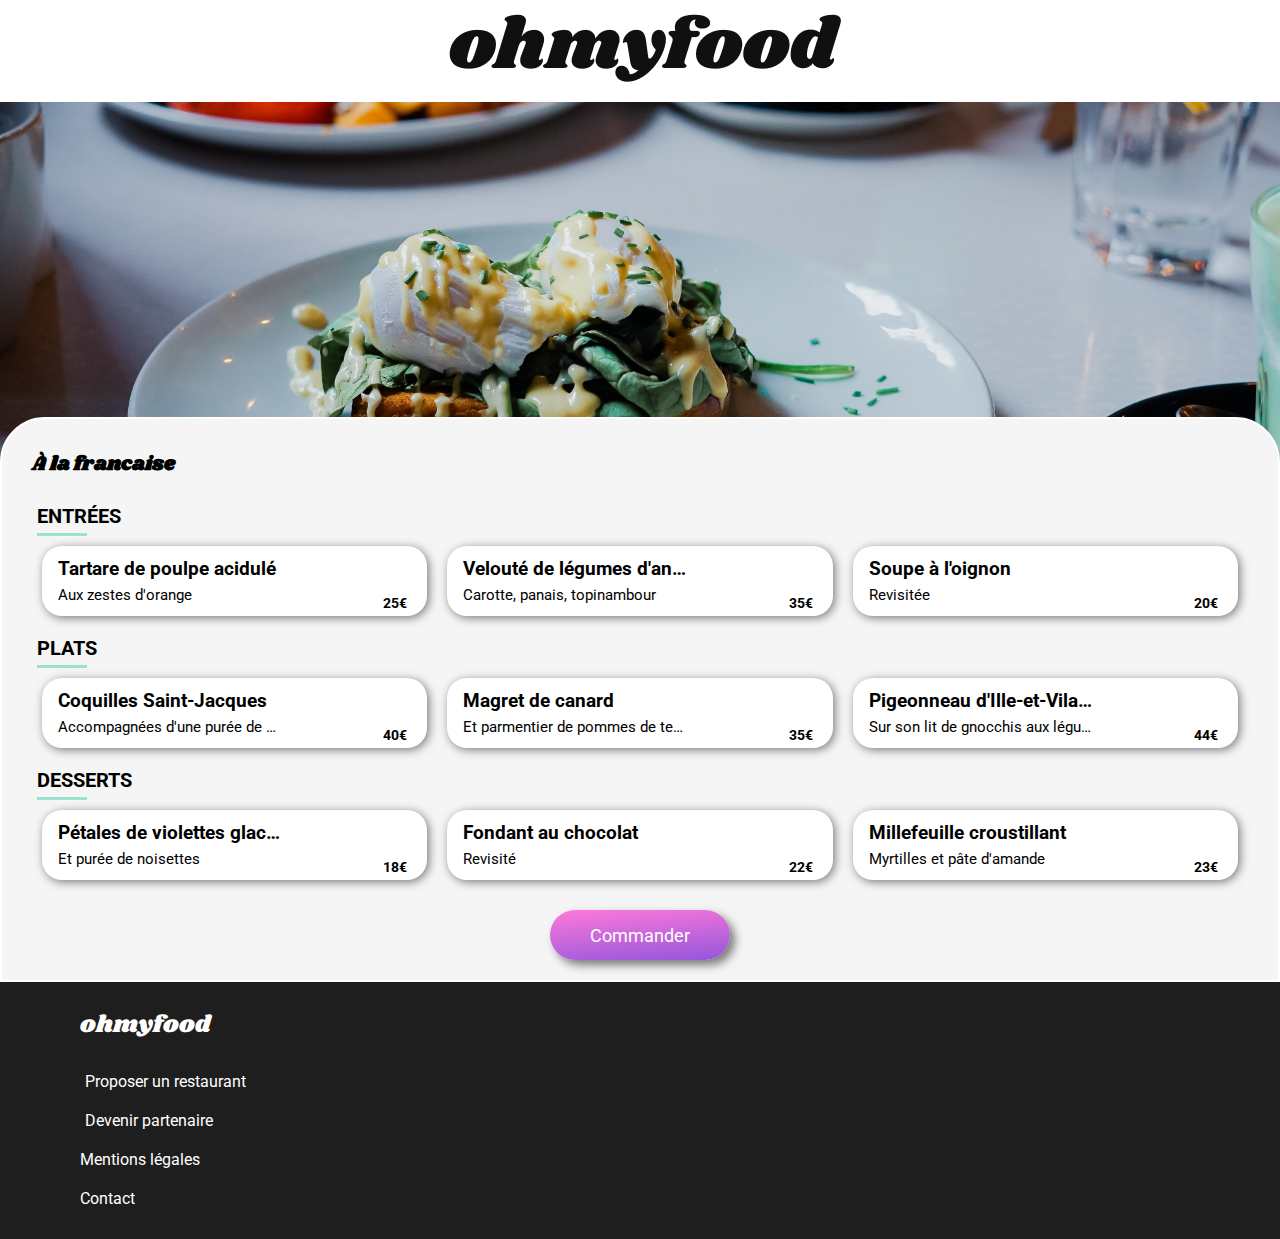
==== commit c27d770d: "correctif du html" ====
--- a/menu/a-la-francaise.html
+++ b/menu/a-la-francaise.html
@@ -28,7 +28,7 @@
     <section class="menu">
         
         <div class="menu_titre">
-          <h2 class="h_menu">À la francaise</h2>
+          <h2 class="menu_h">À la francaise</h2>
           <div class="resto_coeur">
             <i class="fa-regular fa-heart"></i>
             <i class="fa-2 fa-solid fa-heart"></i>
